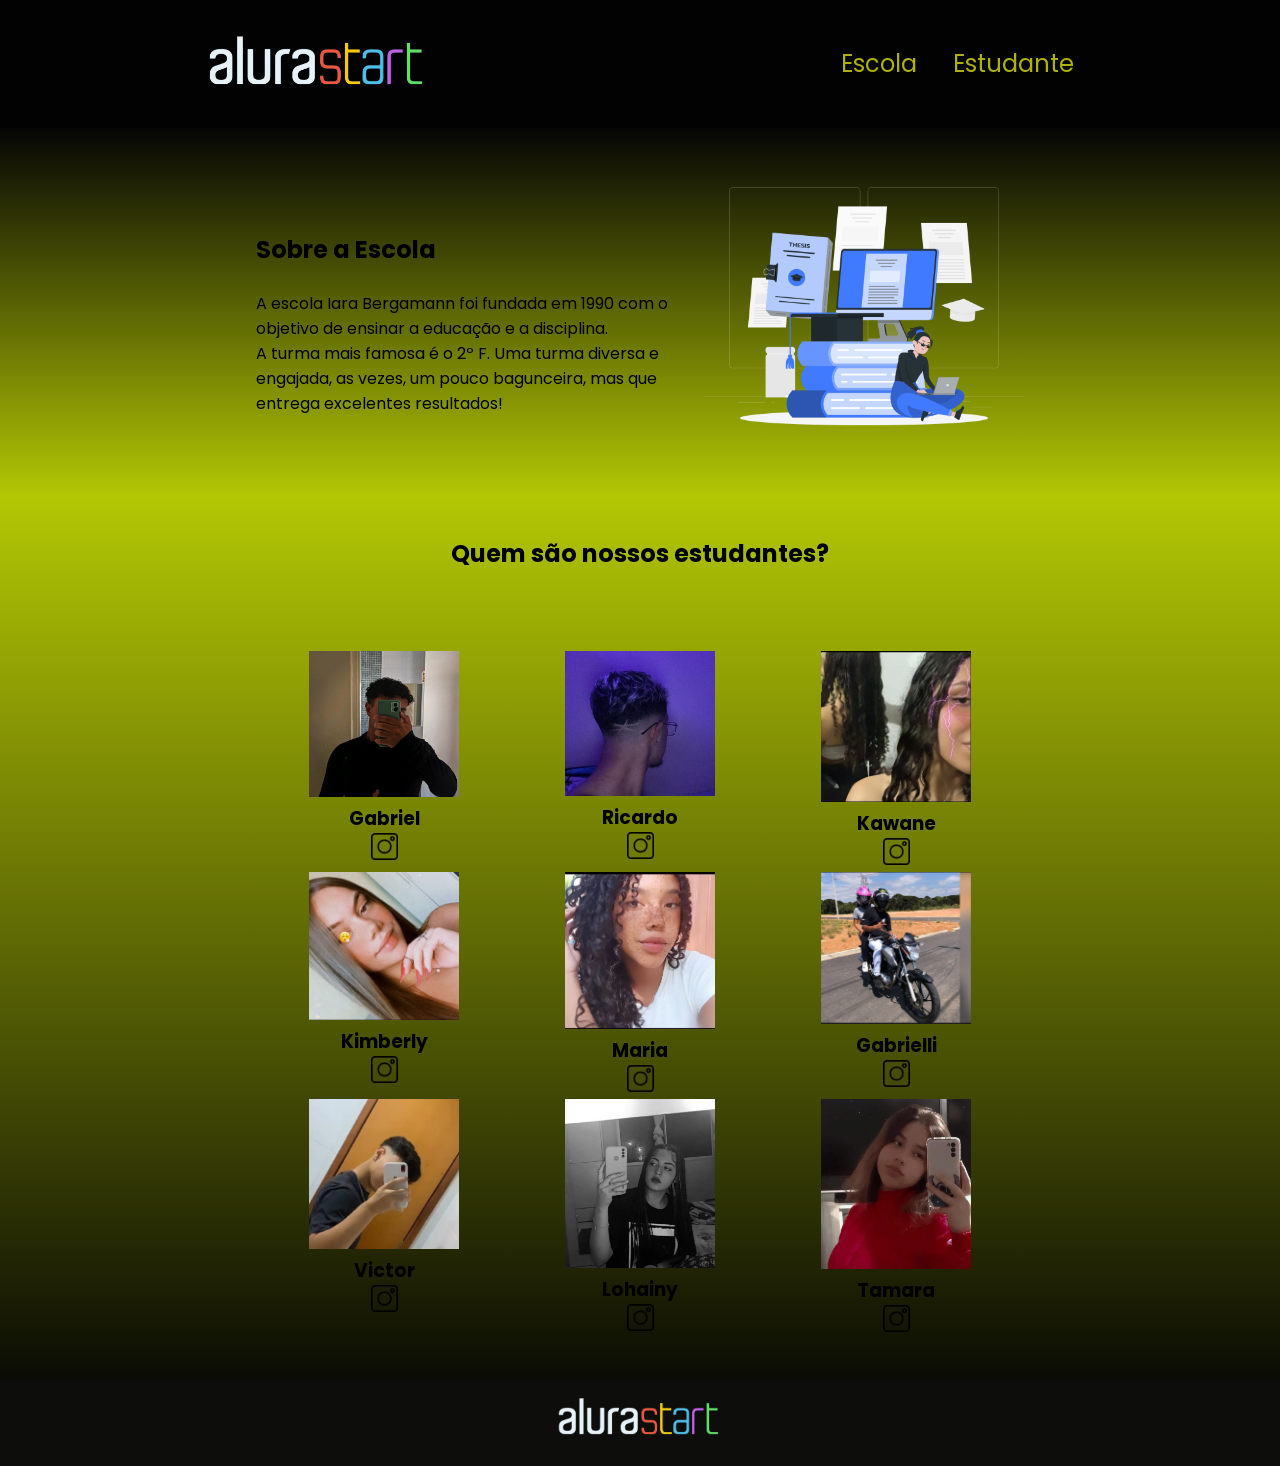
==== site-turma-2F-main/index.html @ bf3b7779 "Add files via upload" ====
<!DOCTYPE html>
<html lang="en">
<head>
    <meta charset="UTF-8">
    <meta http-equiv="X-UA-Compatible" content="IE=edge">
    <meta name="viewport" content="width=device-width, initial-scale=1.0">
    <title>Document</title>
    <link rel="stylesheet" href="style.css">
    <link rel="preconnect" href="https://fonts.googleapis.com">
    <link rel="preconnect" href="https://fonts.gstatic.com" crossorigin>
    <link href="https://fonts.googleapis.com/css2?family=Poppins:wght@400;700&display=swap" rel="stylesheet">
</head>
<body>
    <header class="cabecalho">
        <img class="cabecalho-imagem" src="logo alura start.png" alt="logo da alura start">
        <ul class="cabecalho-lista">
            <li class="cabecalho-lista-item">Escola</li>
            <li class="cabecalho-lista-item">Estudante</li>
        </ul>
    </header>
    <section class="escola">
        <div class="escola-div-conteudo">
            <h2 class="escola-titulo">Sobre a Escola</h2>
            <p class="escola-texto-um">A escola Iara Bergamann foi fundada em 1990 com o objetivo de ensinar a educação e a disciplina. 
            <p class="escola-texto-dois">A turma mais famosa é o 2º F. Uma turma diversa e engajada, as vezes, um pouco bagunceira, mas que entrega excelentes resultados!</p>  
        </div>
        <img class="escola-imagem" src="imagem1.png" alt="aluno estudando">  
    </section>
    <section class="estudante">
        <h2 class="estudante-titulo">Quem são nossos estudantes?</h2>
        <div class="estudante-todos">
        <span></span>
        <div class="estudante-div">
            <img class="estudante-imagem" src="gabriel.jpeg" alt="foto perfil">
            <h3 class="estudante-nome">Gabriel</h3>
            <a href="https://www.instagram.com/hey.bieel/"><img class="estudante-icone" src="instagram.png" alt="icone instagram"></a>
        </div>
        <div class="estudante-div">
            <img class="estudante-imagem" src="ricardo.jpeg" alt="foto perfil">
            <h3 class="estudante-nome">Ricardo</h3>
            <a href="https://www.instagram.com/rick.zag4/"><img class="estudante-icone" src="instagram.png" alt="icone instagram"></a> 
        </div>
        <div class="estudante-div">
            <img class="estudante-imagem" src="kawane.jpeg" alt="foto perfil">
            <h3 class="estudante-nome">Kawane</h3>
            <a href="https://www.instagram.com/kawzinha_dias/"><img class="estudante-icone" src="instagram.png" alt="icone instagram"></a>
        </div> 
        <span></span><span></span>
        <div class="estudante-div">
            <img class="estudante-imagem" src="kimberly.jpeg" alt="foto perfil">
            <h3 class="estudante-nome">Kimberly</h3>
            <a href="https://www.instagram.com/i.rksa/"><img class="estudante-icone" src="instagram.png" alt="icone instagram"></a>
        </div>
        <div class="estudante-div">
            <img class="estudante-imagem" src="maria.jpeg" alt="foto perfil">
            <h3 class="estudante-nome">Maria</h3>
            <a href="https://www.instagram.com/maria_xz.19/"><img class="estudante-icone" src="instagram.png" alt="icone instagram"></a>
        </div>
        <div class="estudante-div">
            <img class="estudante-imagem" src="gabrielli.jpeg" alt="foto perfil">
            <h3 class="estudante-nome">Gabrielli</h3>
            <a href="https://www.instagram.com/_gabih041/"><img class="estudante-icone" src="instagram.png" alt="icone instagram"></a>
        </div>
        <span><span></span></span><span></span>
        <div class="estudante-div">
            <img class="estudante-imagem" src="victor.jpeg" alt="foto perfil">
            <h3 class="estudante-nome">Victor</h3>
            <a href="https://www.instagram.com/uvitiiin_/"><img class="estudante-icone" src="instagram.png" alt="icone instagram"></a>
        </div>
        <div class="estudante-div">
            <img class="estudante-imagem" src="lohainy.jpeg" alt="foto perfil">
            <h3 class="estudante-nome">Lohainy</h3>
            <a href="https://www.instagram.com/lohainy_eduarda/"><img class="estudante-icone" src="instagram.png" alt="icone instagram"></a>
        </div>
        <div class="estudante-div">
            <img class="estudante-imagem" src="tamara.jpeg" alt="foto perfil">
            <h3 class="estudante-nome">Tamara</h3>
            <a href="https://www.instagram.com/tatissunykha/"><img class="estudante-icone" src="instagram.png" alt="icone instagram"></a>
        </div>
    </section>
    <footer class="rodape">
        <img class="rodape-imagem" src="logo alura start.png" alt="logo alura start">
    </footer>
</body>

</html>
---- site-turma-2F-main/style.css ----
*{
    margin: 0;
    padding: 0;
}

body{
    font-family: 'Poppins', sans-serif;
}

.cabecalho {
    background-color: #020202;
    color: rgba(251, 255, 0, 0.699);
    display: flex;
    justify-content: space-around;
    align-items: center;
    padding: 24px 0;
}

.cabecalho-imagem{
    width: 20%;
}

.cabecalho-lista-item{
    display: inline-block;
    margin: 0 16px;
    font-size: 24px;
}

.escola-imagem{
    width: 25%;
}

.escola{
    background-image: linear-gradient(#050505,#b3c704);
    color: rgb(0, 0, 0);
    display: flex;
    justify-content: center;
    align-items: center;
    padding: 24px 0;
}

.escola-div-conteudo{
    width: 35%;
}

.escola-titulo{
    padding: 24px 0;
}

.estudante-imagem{
    width: 150px;
}

.estudante-icone{
    width: 27px;
}

.estudante-div{
    text-align: center;
}

.estudante-titulo{
    text-align: center;
    padding: 40px 0;
}

.estudante-todos{
    display: grid;
    grid-template-columns: 20% 20% 20% 20% 20%;
    padding: 40px 0;
}

.rodape{
    background-color: rgb(13, 14, 11);
    text-align: center;
}

.rodape-imagem{
    height: 60px;
    padding: 10px 0;
}

.estudante{
     background-image: linear-gradient(#b3c704,#0b0c04);
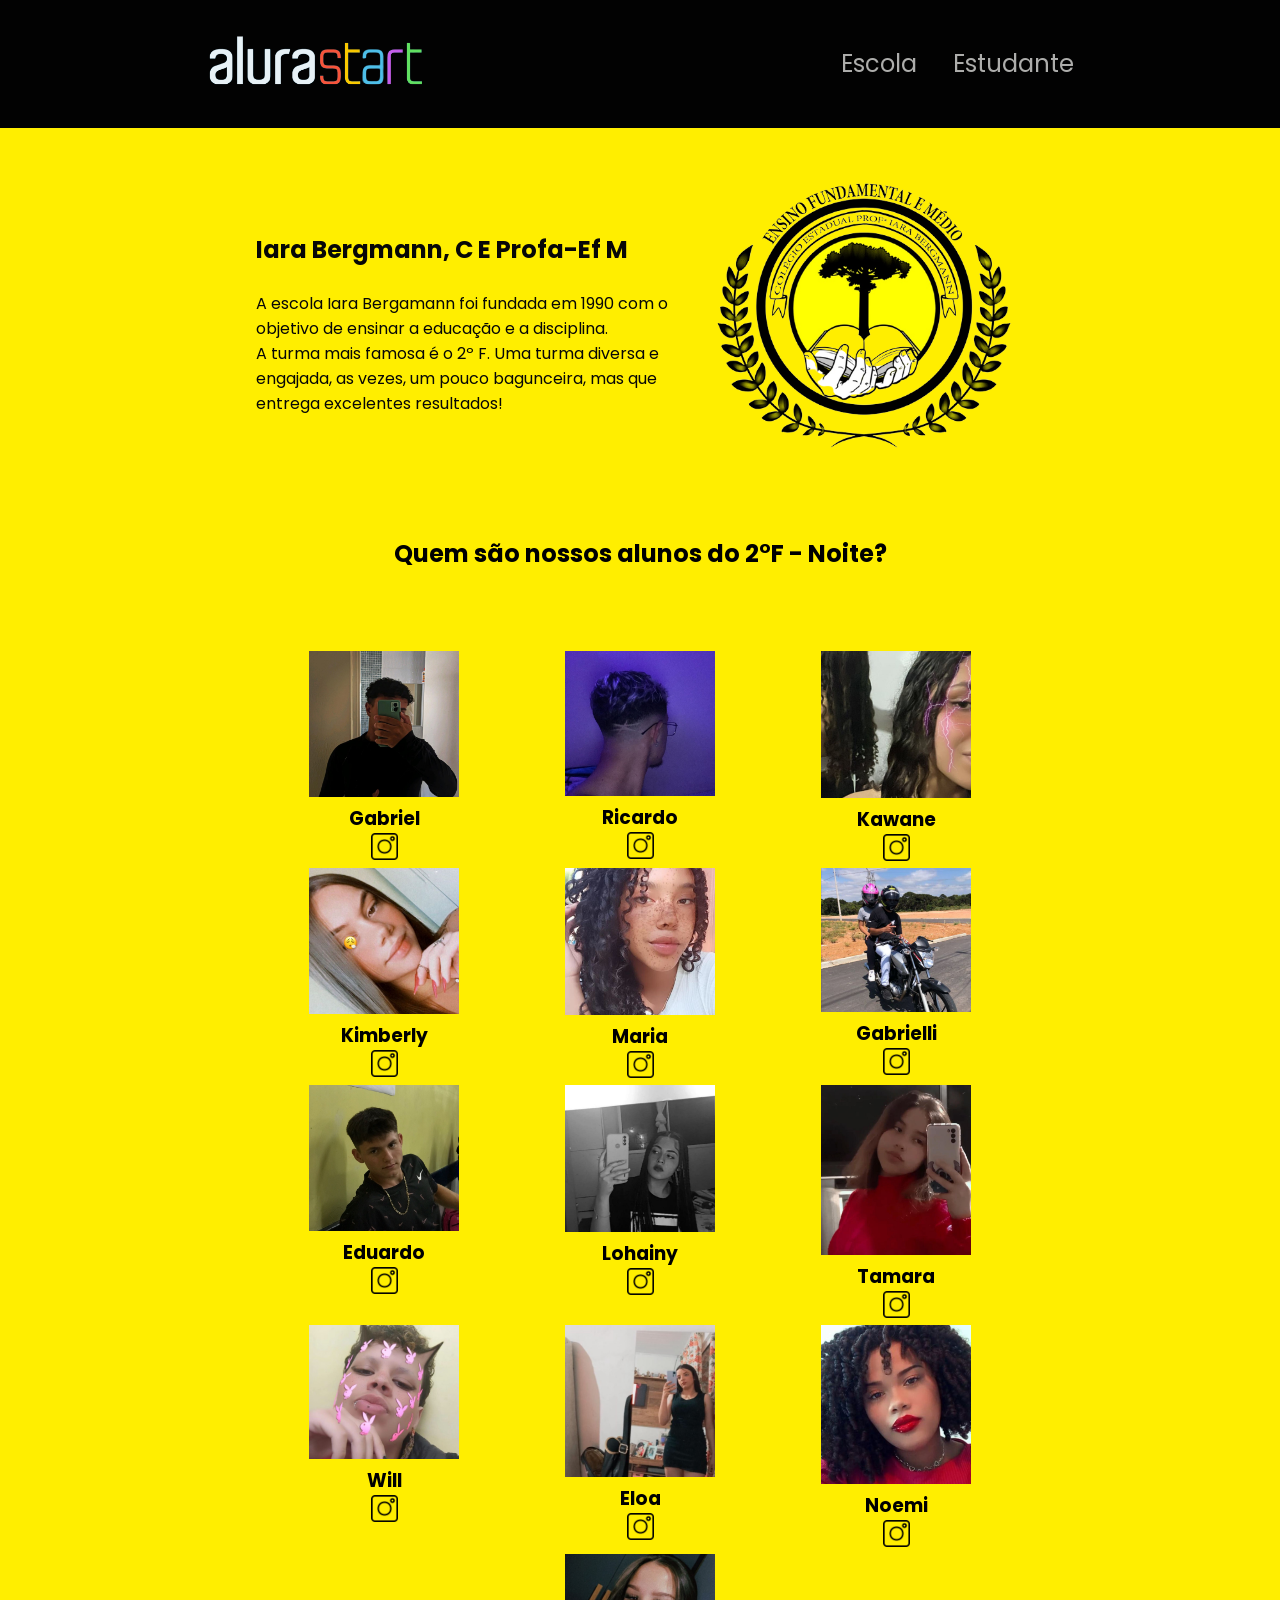
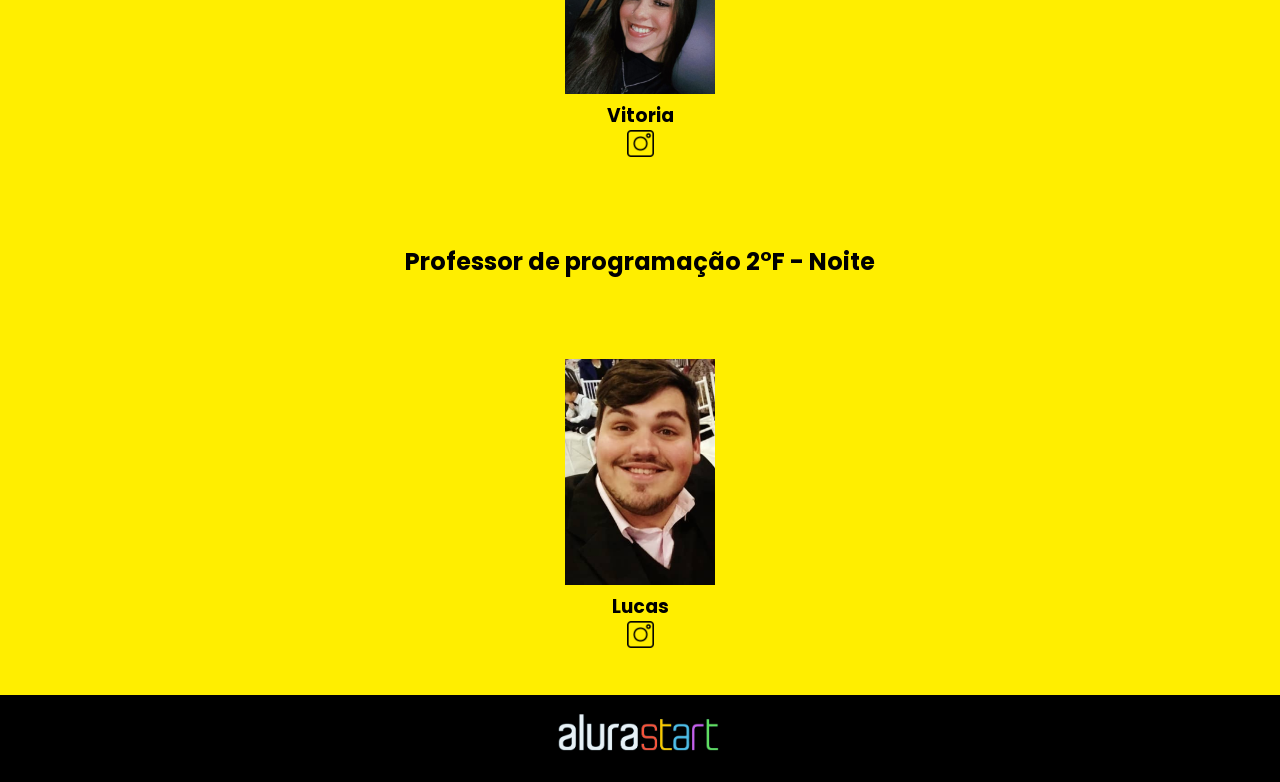
==== commit 580efcef: "Add files via upload" ====
--- a/site-turma-2F-main/index.html
+++ b/site-turma-2F-main/index.html
@@ -20,16 +20,17 @@
     </header>
     <section class="escola">
         <div class="escola-div-conteudo">
-            <h2 class="escola-titulo">Sobre a Escola</h2>
+            <h2 class="escola-titulo">Iara Bergmann, C E Profa-Ef M</h2>
             <p class="escola-texto-um">A escola Iara Bergamann foi fundada em 1990 com o objetivo de ensinar a educação e a disciplina. 
             <p class="escola-texto-dois">A turma mais famosa é o 2º F. Uma turma diversa e engajada, as vezes, um pouco bagunceira, mas que entrega excelentes resultados!</p>  
         </div>
-        <img class="escola-imagem" src="imagem1.png" alt="aluno estudando">  
+        <img class="escola-imagem" src="imagem_2023-09-19_163459797-removebg-preview.png" alt="aluno estudando">  
     </section>
     <section class="estudante">
-        <h2 class="estudante-titulo">Quem são nossos estudantes?</h2>
+        <h2 class="estudante-titulo">Quem são nossos alunos do 2°F - Noite?</h2>
         <div class="estudante-todos">
-        <span></span>
+        <div class="estudante-div">
+        </div>
         <div class="estudante-div">
             <img class="estudante-imagem" src="gabriel.jpeg" alt="foto perfil">
             <h3 class="estudante-nome">Gabriel</h3>
@@ -63,9 +64,9 @@
         </div>
         <span><span></span></span><span></span>
         <div class="estudante-div">
-            <img class="estudante-imagem" src="victor.jpeg" alt="foto perfil">
-            <h3 class="estudante-nome">Victor</h3>
-            <a href="https://www.instagram.com/uvitiiin_/"><img class="estudante-icone" src="instagram.png" alt="icone instagram"></a>
+            <img class="estudante-imagem" src="Eduardo.jpg" alt="foto perfil">
+            <h3 class="estudante-nome">Eduardo</h3>
+            <a href=""><img class="estudante-icone" src="instagram.png" alt="icone instagram"></a>
         </div>
         <div class="estudante-div">
             <img class="estudante-imagem" src="lohainy.jpeg" alt="foto perfil">
@@ -77,6 +78,41 @@
             <h3 class="estudante-nome">Tamara</h3>
             <a href="https://www.instagram.com/tatissunykha/"><img class="estudante-icone" src="instagram.png" alt="icone instagram"></a>
         </div>
+        <span><span></span></span><span></span>
+        <div class="estudante-div">
+            <img class="estudante-imagem" src="will.jpg" alt="foto perfil">
+            <h3 class="estudante-nome">Will</h3>
+            <a href="https://www.instagram.com/mer_cury.19/"><img class="estudante-icone" src="instagram.png" alt="icone instagram"></a>
+        </div>
+        <div class="estudante-div">
+            <img class="estudante-imagem" src="eloa.jpg" alt="foto perfil">
+            <h3 class="estudante-nome">Eloa</h3>
+            <a href="https://www.instagram.com/eloah_mainardes/"><img class="estudante-icone" src="instagram.png" alt="icone instagram"></a>
+        </div>
+        <div class="estudante-div">
+            <img class="estudante-imagem" src="Noemi.jpg" alt="foto perfil">
+            <h3 class="estudante-nome">Noemi</h3>
+            <a href="https://www.instagram.com/noemi_marques5/"><img class="estudante-icone" src="instagram.png" alt="icone instagram"></a>   
+        </div>
+        <span><span></span></span><span><span></span></span><span><span></span></span>
+        <div class="estudante-div">
+            <img class="estudante-imagem" src="vitoria.jpg" alt="foto perfil">
+            <h3 class="estudante-nome">Vitoria</h3>
+            <a href="naetem"><img class="estudante-icone" src="instagram.png" alt="icone instagram"></a>   
+        </div>
+    </section>
+        <span></span><span></span>
+        <section class="estudante">
+            <h2 class="professor-titulo">Professor de programação 2°F - Noite</h2>
+            <div class="professor-todos">
+            <div class="professor-div">
+        </div>
+        <span></span>
+        <div class="estudante-div">
+            <img class="estudante-imagem" src="fotoinstalucas.PNG" alt="foto perfil">
+            <h3 class="estudante-nome">Lucas</h3>
+            <a href="https://www.instagram.com/noemi_marques5/"><img class="estudante-icone" src="instagram.png" alt="icone instagram"></a>   
+        </div>
     </section>
     <footer class="rodape">
         <img class="rodape-imagem" src="logo alura start.png" alt="logo alura start">
--- a/site-turma-2F-main/style.css
+++ b/site-turma-2F-main/style.css
@@ -9,7 +9,7 @@
 
 .cabecalho {
     background-color: #020202;
-    color: rgba(251, 255, 0, 0.699);
+    color: rgba(248, 248, 245, 0.699);
     display: flex;
     justify-content: space-around;
     align-items: center;
@@ -31,8 +31,8 @@
 }
 
 .escola{
-    background-image: linear-gradient(#050505,#b3c704);
-    color: rgb(0, 0, 0);
+    background-image: linear-gradient(#ffee00,#ffee00);
+    color: rgb(7, 7, 7);
     display: flex;
     justify-content: center;
     align-items: center;
@@ -71,7 +71,7 @@
 }
 
 .rodape{
-    background-color: rgb(13, 14, 11);
+    background-color: rgb(0, 0, 0);
     text-align: center;
 }
 
@@ -81,4 +81,20 @@
 }
 
 .estudante{
-     background-image: linear-gradient(#b3c704,#0b0c04);+     background-image: linear-gradient(#ffee00,#ffee00);
+}
+
+.professor-titulo{
+    text-align: center;
+    padding: 40px 0;
+}
+
+.professor-div{
+    text-align: center;
+}
+
+.professor-todos{
+    display: grid;
+    grid-template-columns: 20% 20% 20% 20% 20%;
+    padding: 40px 0;
+}
